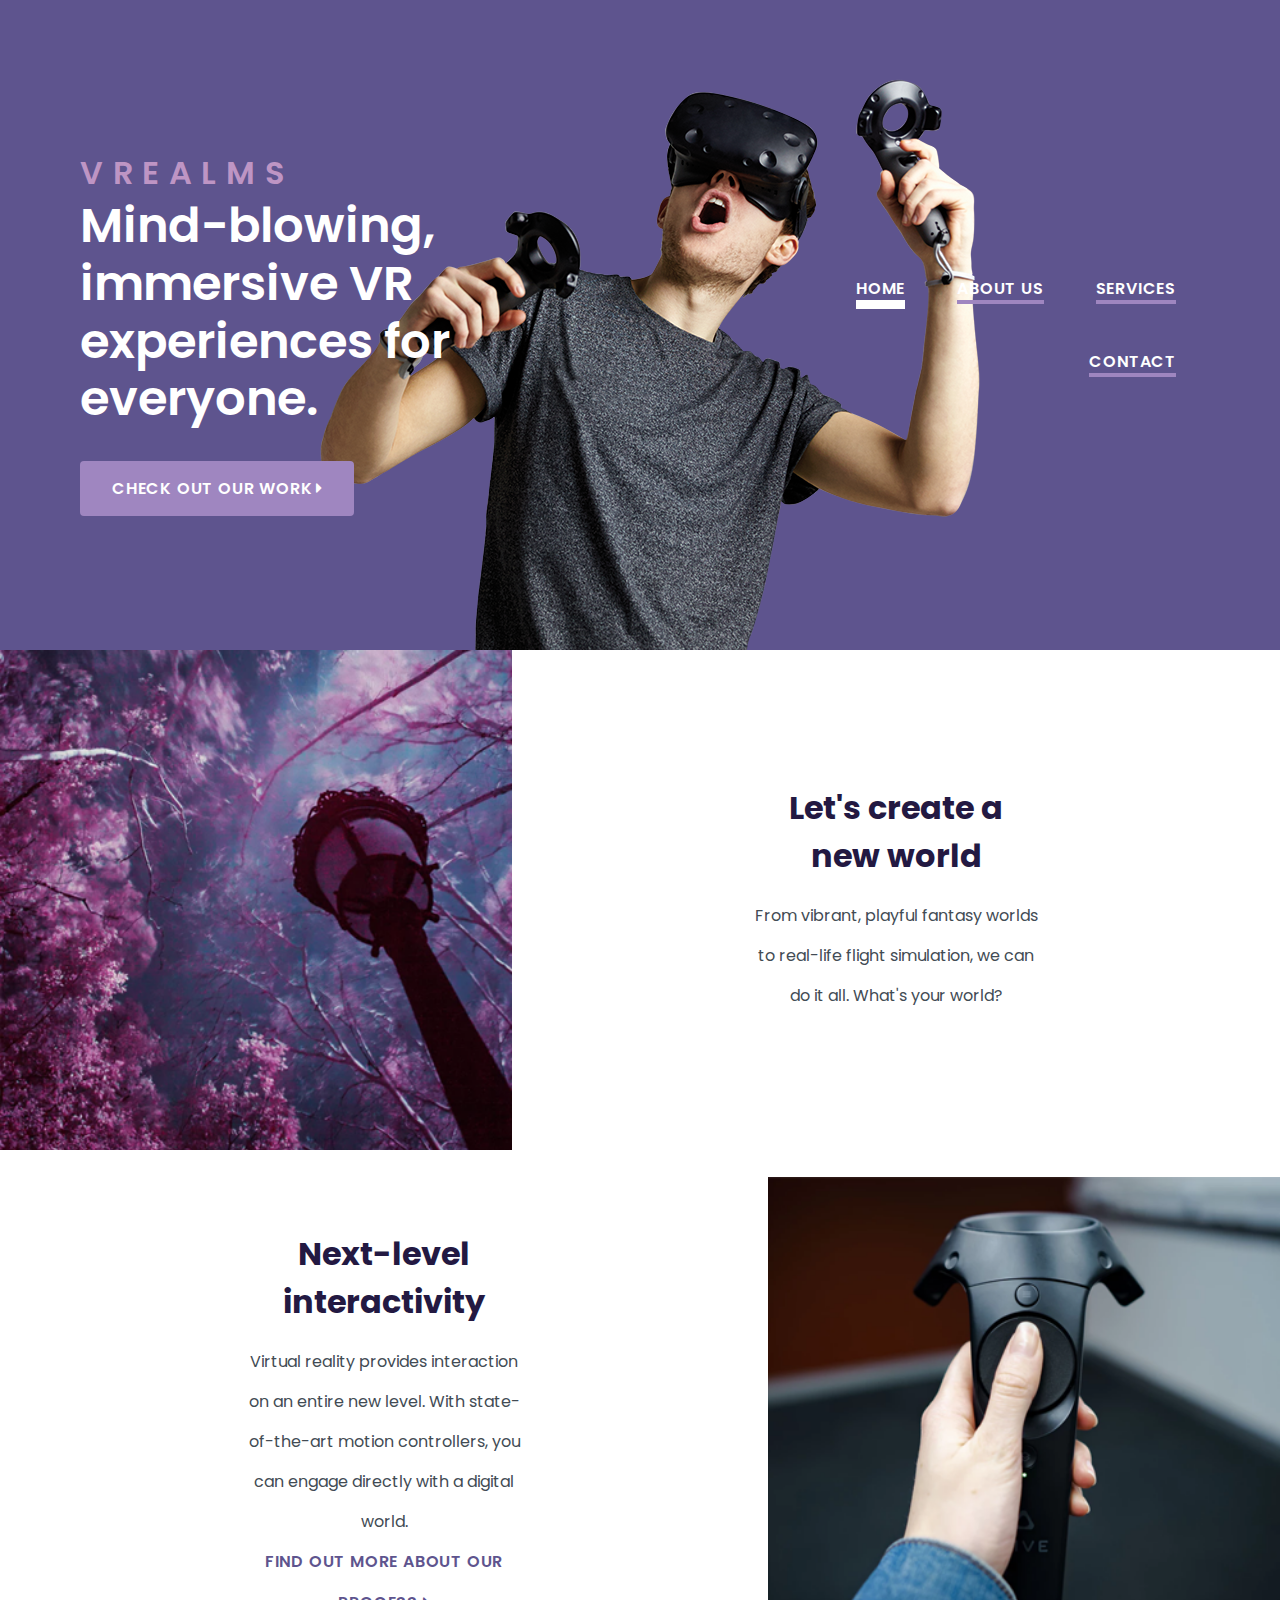
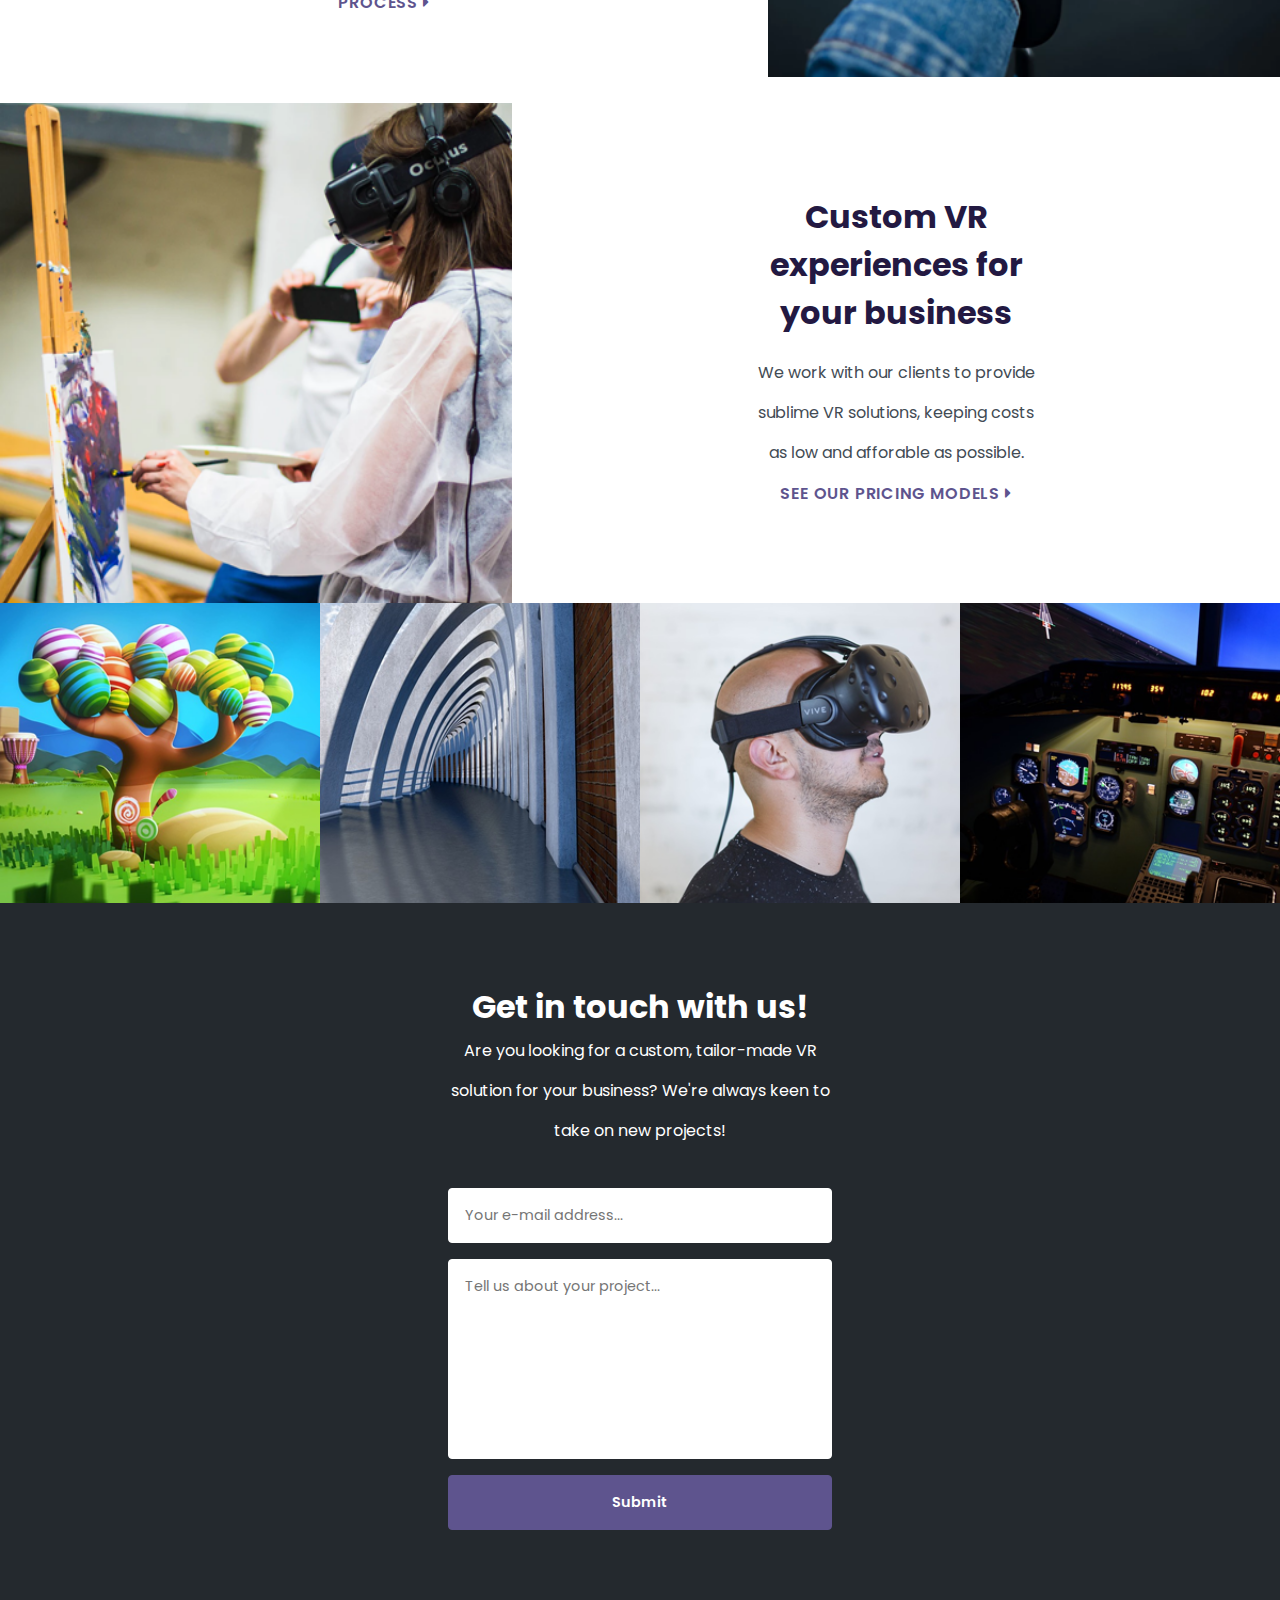
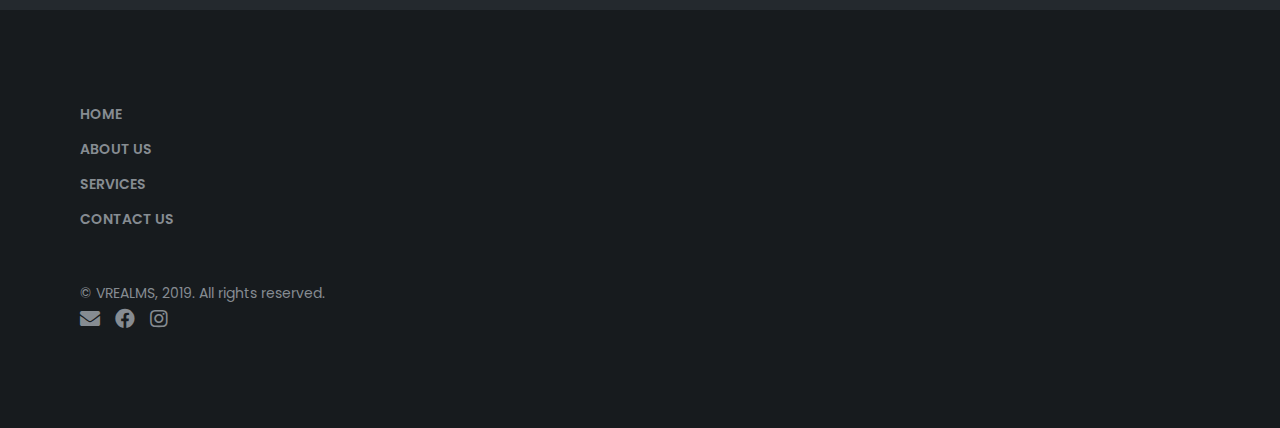
==== index.html @ a1af0dd6 "index.html, CSS, images, ground work for responsiveness" ====
<!DOCTYPE html>
<html lang="en">
<head>
    <!-- Page Meta -->
    <meta charset="utf-8">
    <title>firstSite</title>
    <meta name="description" content="firstSite" />
    <meta name="author" content="Ivan von Christ" />
    
    <!-- Mobile Meta -->
    <meta name="viewport" content="width=device-width, initial-scale=1">
    
    <!-- Font -->
    <link rel="stylesheet" href="https://fonts.googleapis.com/css?family=Poppins:300,400,500,600,700|Open+Sans:300,400,500,600,700|Raleway:300,400,500,600,700">
    <link rel="stylesheet" href="https://use.fontawesome.com/releases/v5.7.1/css/all.css">
    
    <!-- CSS -->
    <link rel="stylesheet" href="css/style.css">
</head>
<body>
    <div id="flex container">
        <header class="flex">
            <div id="hero-text">
                <h1>VREALMS</h1>
                <p>Mind-blowing, immersive VR experiences for everyone.</p>
                <span class="more"><a href="#">Check out our work</a></span>
            </div>
            <nav>
                <ul>
                    <li><a id="active" href="index.html">Home</a></li>
                    <li><a href="about.html">About Us</a></li>
                    <li><a href="services.html">Services</a></li>
                    <li><a href="contact.html">Contact</a></li>
                </ul>
            </nav>
        </header>
        <section class="flex">
            <div class="flex col-40 m1">
            </div>
            <div class="flex col-60">
                <h1>Let's create a new world</h1>
                <p>From vibrant, playful fantasy worlds to real-life flight simulation, we can do it all. What's your world?</p>
            </div>
        </section>
        <section class="flex">
            <div class="flex col-60">
                <h1>Next-level interactivity</h1>
                <p>Virtual reality provides interaction on an entire new level. With state-of-the-art motion controllers, you can engage directly with a digital world.
                <br>
                <a href="#">Find out more about our process</a></p>
                
            </div>
            <div class="flex col-40 m2">
            </div>
        </section>
        <section class="flex">
            <div class="flex col-40 m3">
            </div>
            <div class="flex col-60">
                <h1>Custom VR experiences for your business</h1>
                <p>We work with our clients to provide sublime VR solutions, keeping costs as low and afforable as possible.
                <br>
                <a href="#">See our pricing models</a></p>
            </div>
        </section>
        <section class="flex">
            <div class="flex col-25 p1">
                <p>Fantasy Worlds</p>
            </div>
            <div class="flex col-25 p2">
                <p>Building Simulation</p>
            </div>
            <div class="flex col-25 p3">
                <p>Training Program</p>
            </div>
            <div class="flex col-25 p4">
                <p>Flight Experience</p>
            </div>
        </section>
        <section class="flex">
            <div class="col-100 hello">
                <h1>Get in touch with us!</h1>
                <p>Are you looking for a custom, tailor-made VR solution for your business? We're always keen to take on new projects!</p>
                <form>
                    <input type="text" name="" placeholder="Your e-mail address..." onfocus="this.placeholder =''" onblur="this.placeholder = 'Your e-mail address...'">
                    <textarea placeholder="Tell us about your project..." onfocus="this.placeholder =''" onblur="this.placeholder = 'Tell us about your project...'"></textarea>
                    <input type="submit" value="Submit">
                </form>
            </div>
        </section>
        <footer>
            <a href="index.html">Home</a>
            <a href="about.html">About Us</a>
            <a href="services.html">Services</a>
            <a href="contact.html">Contact Us</a>
            <br>
            <p>
                © VREALMS, 2019. All rights reserved.
                <br>
                <a href="mailto:"><i class="fas fa-envelope"></i></a>
                <a href="https://www.facebook.com"><i class="fab fa-facebook"></i></a>
                <a href="https://www.instagram.com"><i class="fab fa-instagram"></i></a>
                <br>
            </p>
        </footer>
    </div>
</body>
</html>
---- css/style.css ----
* {
    margin: 0;
    padding: 0;
    border: 0;
    outline: 0;
    font-size: 100%;
    vertical-align: baseline;
    background: transparent; }

html, body {
    width: 100%;
    height: 100%; 
    margin: 0;
    top: 0;
    padding: 0;
    font-family: "Poppins", "Open Sans"; 
    background-color: #FFF;
    color: #424B54; }

#container {
    position: absolute;
    width: 100%;
    height: auto;
    top: 0; }

header {
    position: relative;
    width: 100%;
    height: 650px;
    background-image: url(../images/hero.png);
    background-repeat: no-repeat;
    background-position: center top;
    background-attachment: fixed;
    background-color: #5E548E;
    color: #FFF; }

#hero-text {
    width: 50%;
    padding: 0 0 0 5em;
    box-sizing: border-box; }

#hero-text h1 {
    font-size: 2rem;
    font-weight: 600;
    letter-spacing: 0.3em;
    color: #BE95C4; }

#hero-text p {
    margin-bottom: 1em;
    font-size: 3rem;
    font-weight: 600;
    line-height: 1.2em; }

#hero-text img {
    width: 10%;
    height: auto; }

.more {
    padding: 1em 2em;
    border-radius: 4px;
    background-color: #9F86C0;
    transition: 0.1s ease; }

.more a {
    font-size: 1rem !important;
    font-weight: 600 !important;
    letter-spacing: 0.05em;
    color: #FFF;
    text-decoration: none;
    text-transform: uppercase; }

.more:after {
    content: " \f0da";
    font-family: "Font Awesome 5 Free";
    font-weight: 900; }

.more:hover {
    background-color: #BE95C4; }

nav {
    width: 50%;
    padding: 5em;
    box-sizing: border-box; }

nav ul {
    text-align: right;
    list-style: none; }

nav ul li {
    display: inline-block;
    margin: 1.5em;
    font-family: "Poppins";
    font-size: 1rem;
    font-weight: 600;
    text-transform: uppercase; }

nav a {
    color: #FFF;
    text-decoration: none;
    letter-spacing: 0.05em;
    border-bottom: 4px solid #9F86C0; }

#active {
    color: #FFF;
    border-bottom: 9px solid #FFF; }

nav a:hover, #active:hover {
    color: #FFF;
    border-bottom: 9px solid #FFF; }

section {
    position: relative;
    height: auto;
    text-align: center;
    box-sizing: border-box; }

section h1, section p {
    margin: 0 15rem; }

section h1 {
    margin-bottom: 1rem;
    padding-top: 5rem;
    color: #231942;
    font-size: 2rem; }

section p {
    line-height: 2.5rem;
    padding-bottom: 5rem; }

section p a {
    font-size: 1rem !important;
    font-weight: 600 !important;
    letter-spacing: 0.05em;
    color: #5E548E;
    text-decoration: none;
    text-transform: uppercase;
    transition: 0.1s ease; }

section p a:hover {
    color: #231942; }

section p a:after {
    content: " \f0da";
    font-family: "Font Awesome 5 Free";
    font-weight: 900; }

.col-100 {
    width: 100%;
    height: auto; }

.col-100 p {
    padding: 0 0 5rem 0; }

.col-60 {
    float: left;
    width: 60%;
    height: auto; }

.col-40 {
    float: left;
    width: 40%;
    height: 500px;
    background-color: whitesmoke; }

.m1, .m2, .m3 {
    background-repeat: no-repeat;
    background-size: cover; }

.m1 { background-image: url(../images/main-1.png); }
.m2 { background-image: url(../images/main-2.png); }
.m3 { background-image: url(../images/main-3.png); }

.col-25 {
    float: left;
    width: 25%;
    height: 300px;
    color: #FFF;
    font-weight: 500;
    letter-spacing: 0.05em;
    text-transform: uppercase;
    filter: grayscale(0);
    background-size: cover;
    background-position: center;
    background-color: #5E548E;
    transition: 0.3s ease; }

.col-25:hover, .col-25:hover > * {
    cursor: pointer;
    filter: grayscale(0.4);
    padding-top: 0;
    opacity: 1; }

.col-25 p {
    margin: 0;
    padding: 1em 0 0 0 ;
    opacity: 0;
    text-shadow: 2px 2px 16px #453E68;
    transition: 0.1s ease; }


.p1, .p2, .p3, .p4 {
    background-repeat: no-repeat; }

.p1 { background-image: url(../images/project-1.png); }
.p2 { background-image: url(../images/project-2.png); }
.p3 { background-image: url(../images/project-3.png); }
.p4 { background-image: url(../images/project-4.png); }

.hello {
    color: #FFF;
    background-color: #24292E; }

.hello h1, .hello p {
    width: 30%;
    margin: 0 auto; }

.hello h1 {
    color: #FFF; }

.hello p {
    margin-bottom: 2.3rem;
    padding: 0; }

footer {
    position: relative;
    height: auto;
    padding: 5em;
    font-family: "Poppins";
    background-color: #171B1E; }

footer a, footer p {
    display: block;
    margin: 1em 0;
    font-size: 0.875rem;
    color: #868C92;
    text-decoration: none;
    transition: 0.1s ease; }

footer a {
    font-weight: 600;
    text-transform: uppercase; }

footer a:hover {
    color: #FFF; }

footer p a {
    display: inline;
    margin-right: 0.5em;
    letter-spacing: 0.05em;
    font-size: 1.25rem !important; }

footer img {
    width: 2.5%;
    height: auto; }

.flex {
    display: flex;
    flex-wrap: wrap;
    align-items: center;
    justify-content: center; }

form {
    margin: 0 auto;
    width: 30%;
    margin-bottom: 5rem; }

input[type=text], input[type="submit"], textarea {
    -webkit-appearance: none;
    -moz-appearance: none;
    appearance: none;
    -webkit-box-sizing:border-box;
    box-sizing:border-box;
    display: block;
    width: 100%;
    margin-bottom: 1rem;
    padding: 1rem;
    font-family: "Poppins";
    font-size: 0.9rem;
    border-radius: 4px; }

input[type="text"], textarea {
    border: 1px solid #FFF;
    color: #868C92;
    background-color: #FFF; }

textarea {
    height: 200px;
    resize: none; }

input[type="submit"] {
    margin: 0 auto;
    border: 1px solid #5E548E;
    color: #FFF;
    font-weight: 600;
    background-color: #5E548E;
    transition: 0.1s ease; }

input[type="submit"]:hover {
    cursor: pointer;
    border-color: #9F86C0;
    background-color: #9F86C0; }

@media (max-width: 1147px) {
    body {
        text-align: center; }
    nav, footer {
        display: flex;
        flex-wrap: wrap;
        align-content: center;
        justify-content: center; }
    container, header, nav, section, footer, footer a, .col-100, .col-60, .col-40, .col-25 {
        flex-basis: 100%;
        margin: 0;
        padding: 0; }
    #hero-text, #hero-text h1, #hero-text p, .more, section h1, section p {
        margin: 0;
        padding: 0;
        font-size: 1rem; }
    nav ul li {
        display: block;
        text-align: center; }
    .col-25 p {
        color: #FFF;
        opacity: 1; }
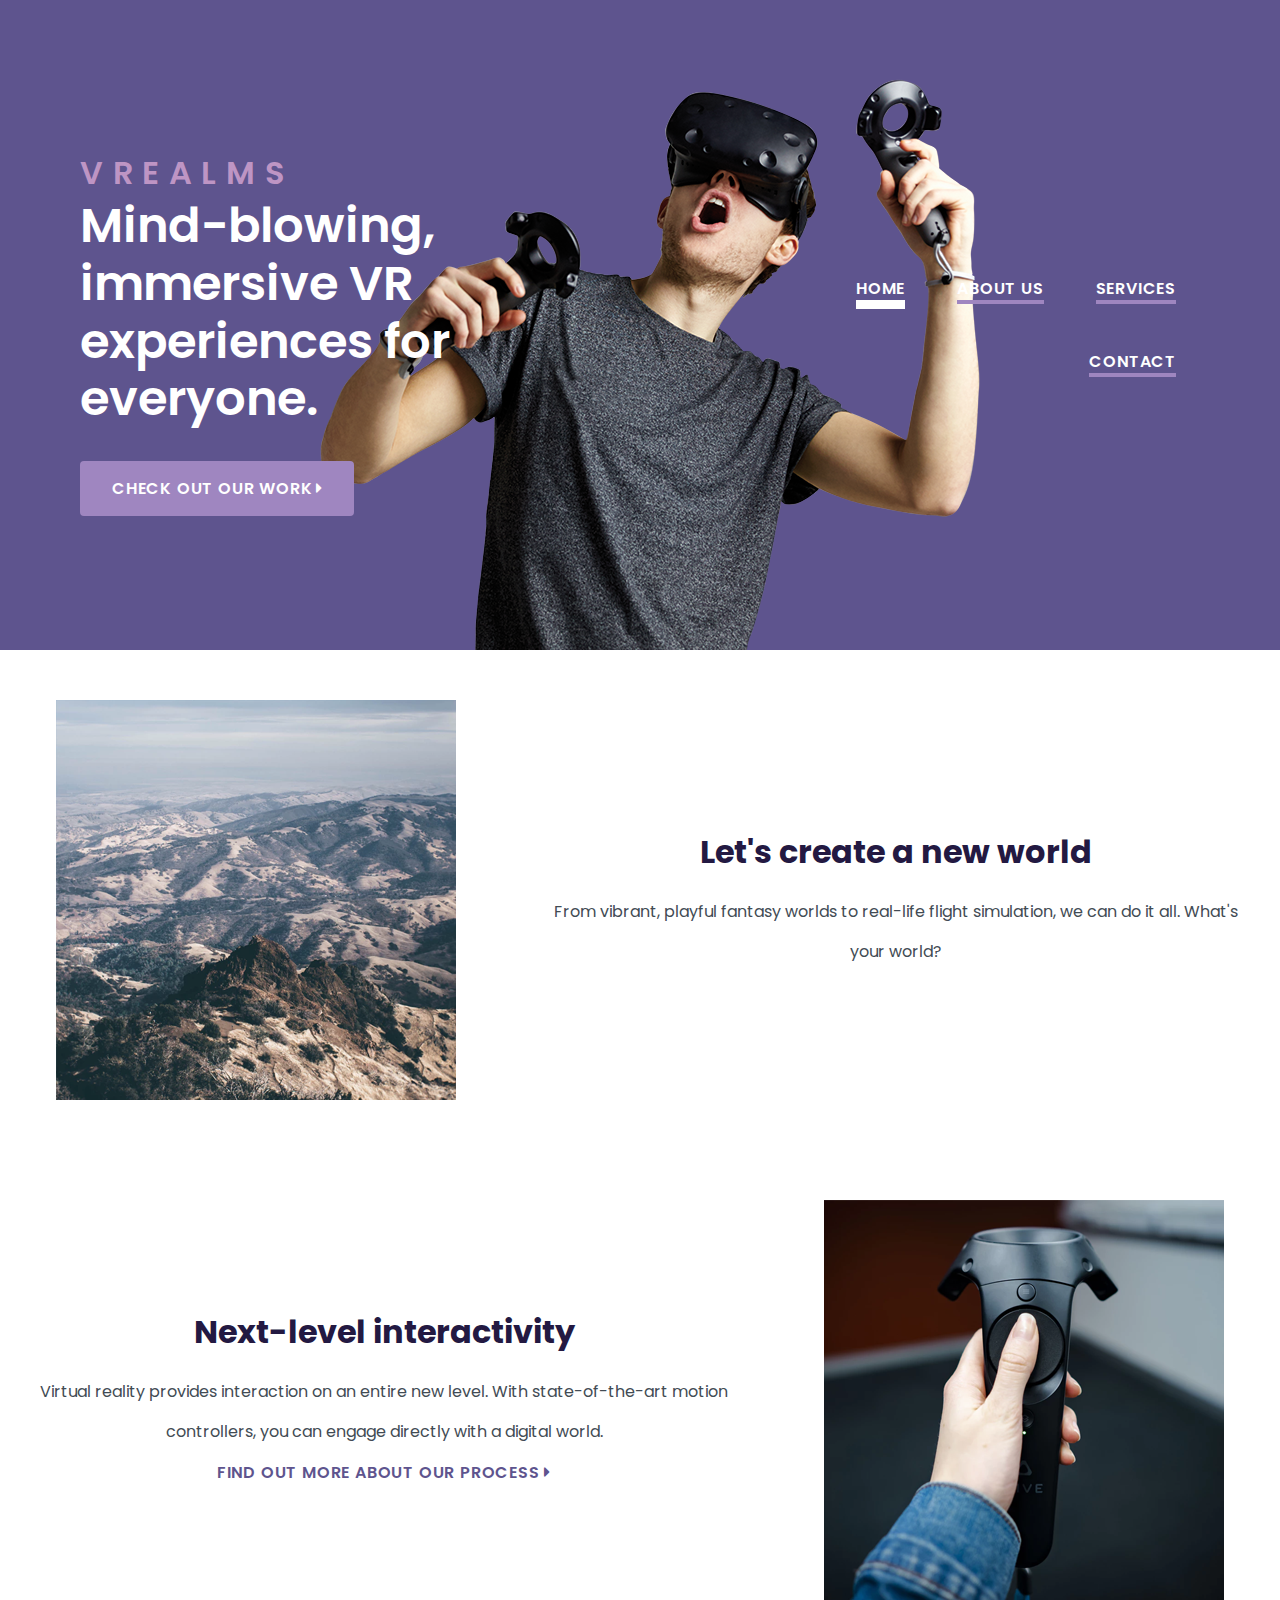
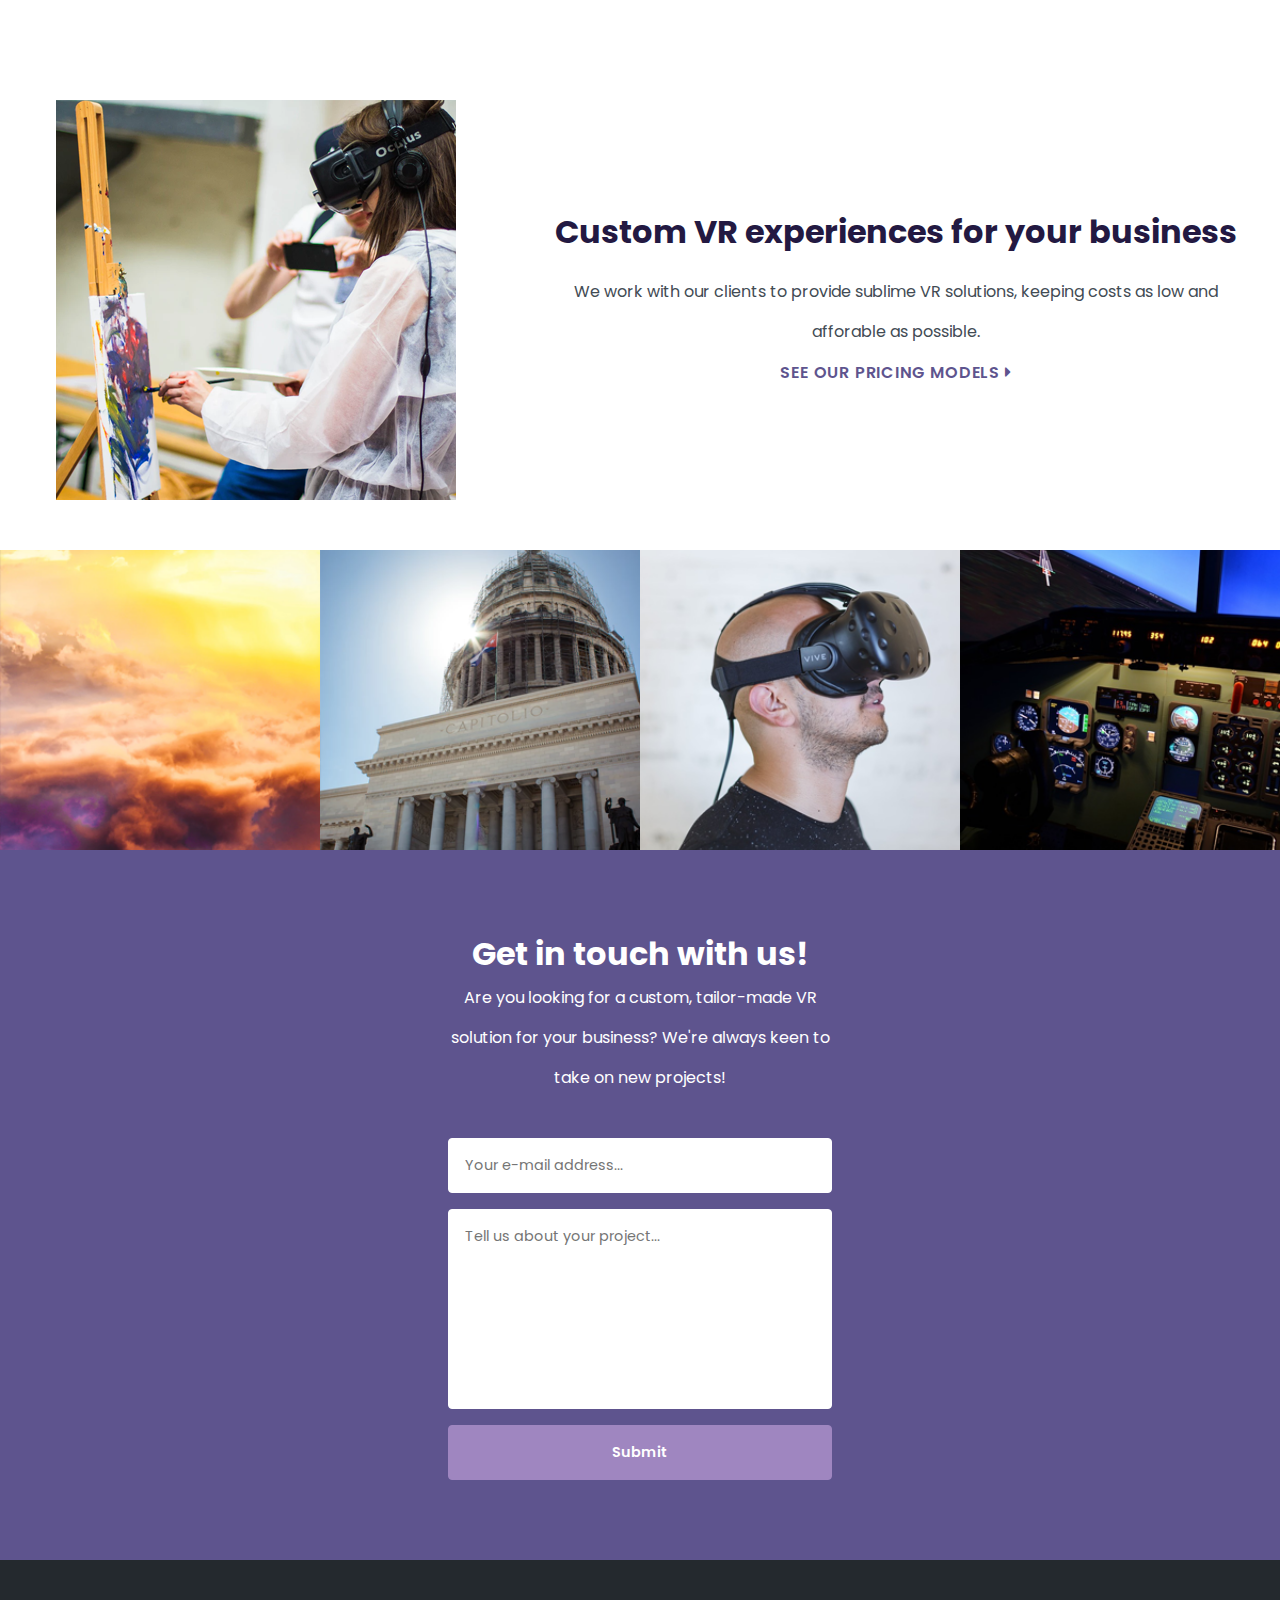
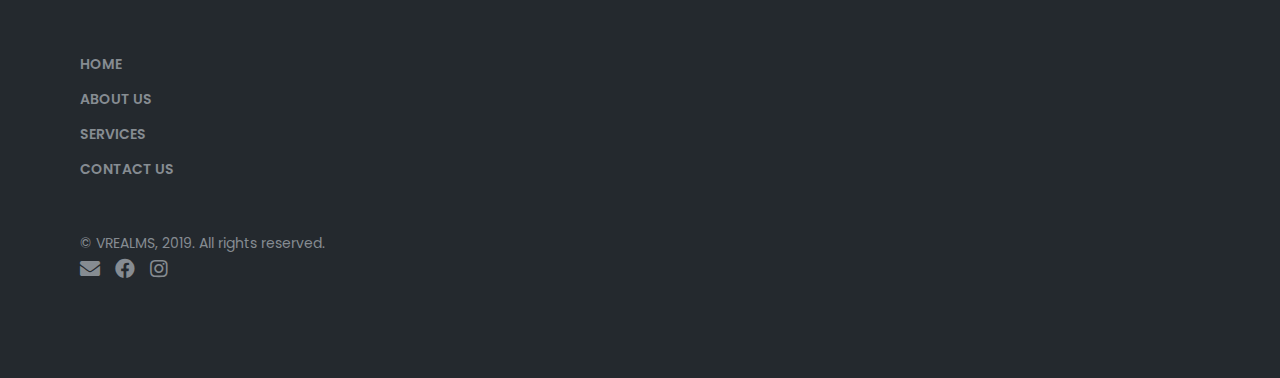
==== commit e05437c7: "Some visual changes" ====
--- a/index.html
+++ b/index.html
@@ -34,7 +34,7 @@
                 </ul>
             </nav>
         </header>
-        <section class="flex">
+        <section class="flex 80">
             <div class="flex col-40 m1">
             </div>
             <div class="flex col-60">
@@ -42,7 +42,7 @@
                 <p>From vibrant, playful fantasy worlds to real-life flight simulation, we can do it all. What's your world?</p>
             </div>
         </section>
-        <section class="flex">
+        <section class="flex 80">
             <div class="flex col-60">
                 <h1>Next-level interactivity</h1>
                 <p>Virtual reality provides interaction on an entire new level. With state-of-the-art motion controllers, you can engage directly with a digital world.
@@ -53,7 +53,7 @@
             <div class="flex col-40 m2">
             </div>
         </section>
-        <section class="flex">
+        <section class="flex 80">
             <div class="flex col-40 m3">
             </div>
             <div class="flex col-60">
--- a/css/style.css
+++ b/css/style.css
@@ -36,6 +36,7 @@
 
 #hero-text {
     width: 50%;
+    height: auto;
     padding: 0 0 0 5em;
     box-sizing: border-box; }
 
@@ -114,8 +115,12 @@
     text-align: center;
     box-sizing: border-box; }
 
+.80 {
+    margin: 0 auto;
+    width: 80%; }
+
 section h1, section p {
-    margin: 0 15rem; }
+    margin: 0 2.5rem; }
 
 section h1 {
     margin-bottom: 1rem;
@@ -156,15 +161,20 @@
     width: 60%;
     height: auto; }
 
+/* .alt {
+    background-color: #9F86C0; }
+
+.alt h1, .alt p, .alt a {
+    color: #FFF; } */
+
 .col-40 {
     float: left;
     width: 40%;
-    height: 500px;
-    background-color: whitesmoke; }
+    height: 500px; }
 
 .m1, .m2, .m3 {
     background-repeat: no-repeat;
-    background-size: cover; }
+    background-position: center; }
 
 .m1 { background-image: url(../images/main-1.png); }
 .m2 { background-image: url(../images/main-2.png); }
@@ -208,7 +218,7 @@
 
 .hello {
     color: #FFF;
-    background-color: #24292E; }
+    background-color: #5E548E; }
 
 .hello h1, .hello p {
     width: 30%;
@@ -218,7 +228,7 @@
     color: #FFF; }
 
 .hello p {
-    margin-bottom: 2.3rem;
+    margin-bottom: 2.5rem;
     padding: 0; }
 
 footer {
@@ -226,7 +236,7 @@
     height: auto;
     padding: 5em;
     font-family: "Poppins";
-    background-color: #171B1E; }
+    background-color: #24292E; }
 
 footer a, footer p {
     display: block;
@@ -289,16 +299,16 @@
 
 input[type="submit"] {
     margin: 0 auto;
-    border: 1px solid #5E548E;
-    color: #FFF;
-    font-weight: 600;
-    background-color: #5E548E;
+    border: 1px solid #9F86C0;
+    color: #FFF;
+    font-weight: 600;
+    background-color: #9F86C0;
     transition: 0.1s ease; }
 
 input[type="submit"]:hover {
     cursor: pointer;
-    border-color: #9F86C0;
-    background-color: #9F86C0; }
+    border-color: #BE95C4;
+    background-color: #BE95C4; }
 
 @media (max-width: 1147px) {
     body {
@@ -308,7 +318,7 @@
         flex-wrap: wrap;
         align-content: center;
         justify-content: center; }
-    container, header, nav, section, footer, footer a, .col-100, .col-60, .col-40, .col-25 {
+    container, header, #hero-text, nav, section, footer, footer a, .col-100, .col-60, .col-40, .col-25, .hello, form {
         flex-basis: 100%;
         margin: 0;
         padding: 0; }
@@ -316,9 +326,42 @@
         margin: 0;
         padding: 0;
         font-size: 1rem; }
+    #hero-text h1 {
+        font-size: 1.2em; }
+    #hero-text p {
+        font-size: 1.6em;
+        margin: 0 1em 1em 1em; }
+    .more {
+        padding: 0.5em 1em; }
+    nav ul {
+        margin: 0; }
     nav ul li {
-        display: block;
-        text-align: center; }
+    display: block;
+    text-align: center; }
+    .col-40, .col-25 {
+        height: 30vh; }
+    .hello h1, .hello p {
+        width: 100%; }
+    section h1 {
+        margin: 4em 1em 0 1em; }
+    section p {
+        margin: 0 1.5em 4em 1.5em; }
     .col-25 p {
         color: #FFF;
-        opacity: 1; }+        opacity: 1; }
+    .hello {
+        padding: 4em 0; }
+    .hello h1, .hello p {
+        width: calc(100% - 3em); }
+    form {
+        width: calc(100% - 3em);
+        margin: 0 auto; }
+    input[type="text"], input[type="submit"], textarea {
+        width: calc(100% - 3em);
+        margin: 0 auto 1em auto; }
+    footer {
+        padding: 4em 0; }
+    footer a {
+        margin-bottom: 1em; }
+    footer p {
+        margin-bottom: 0; }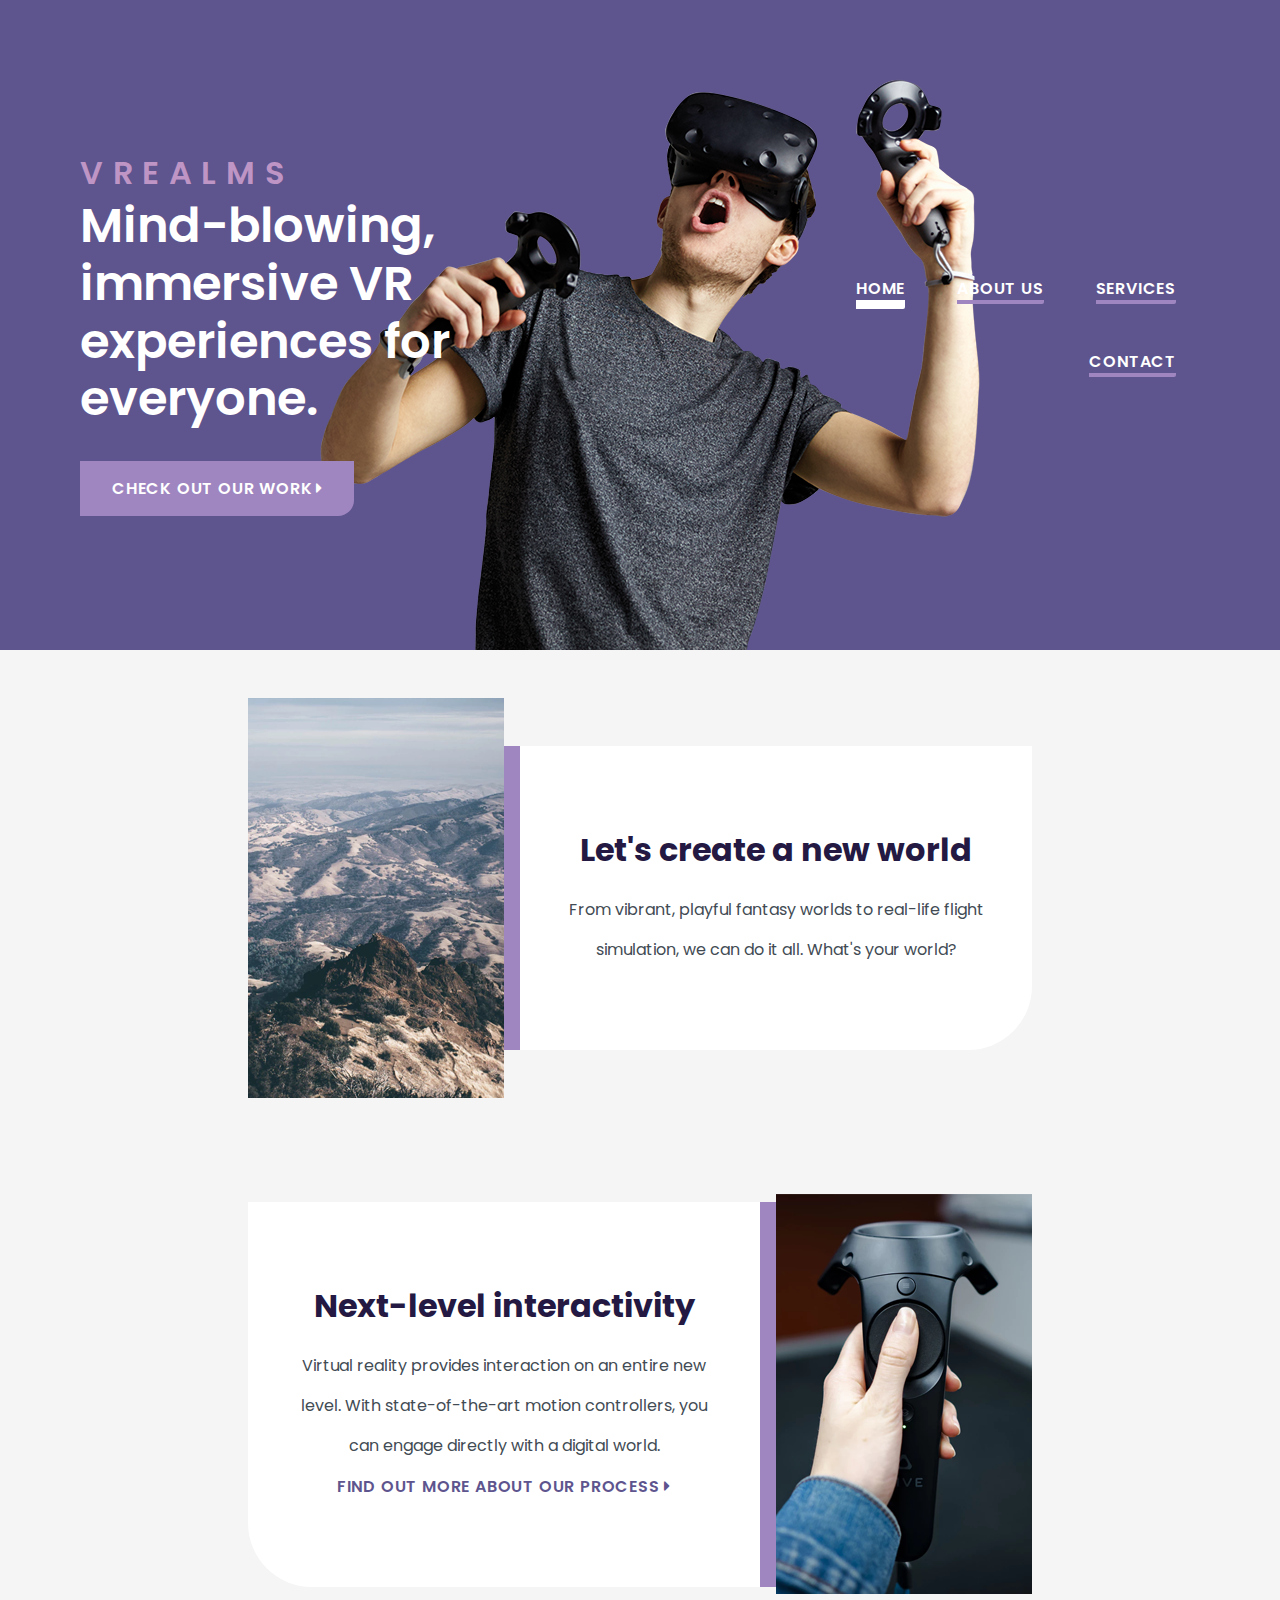
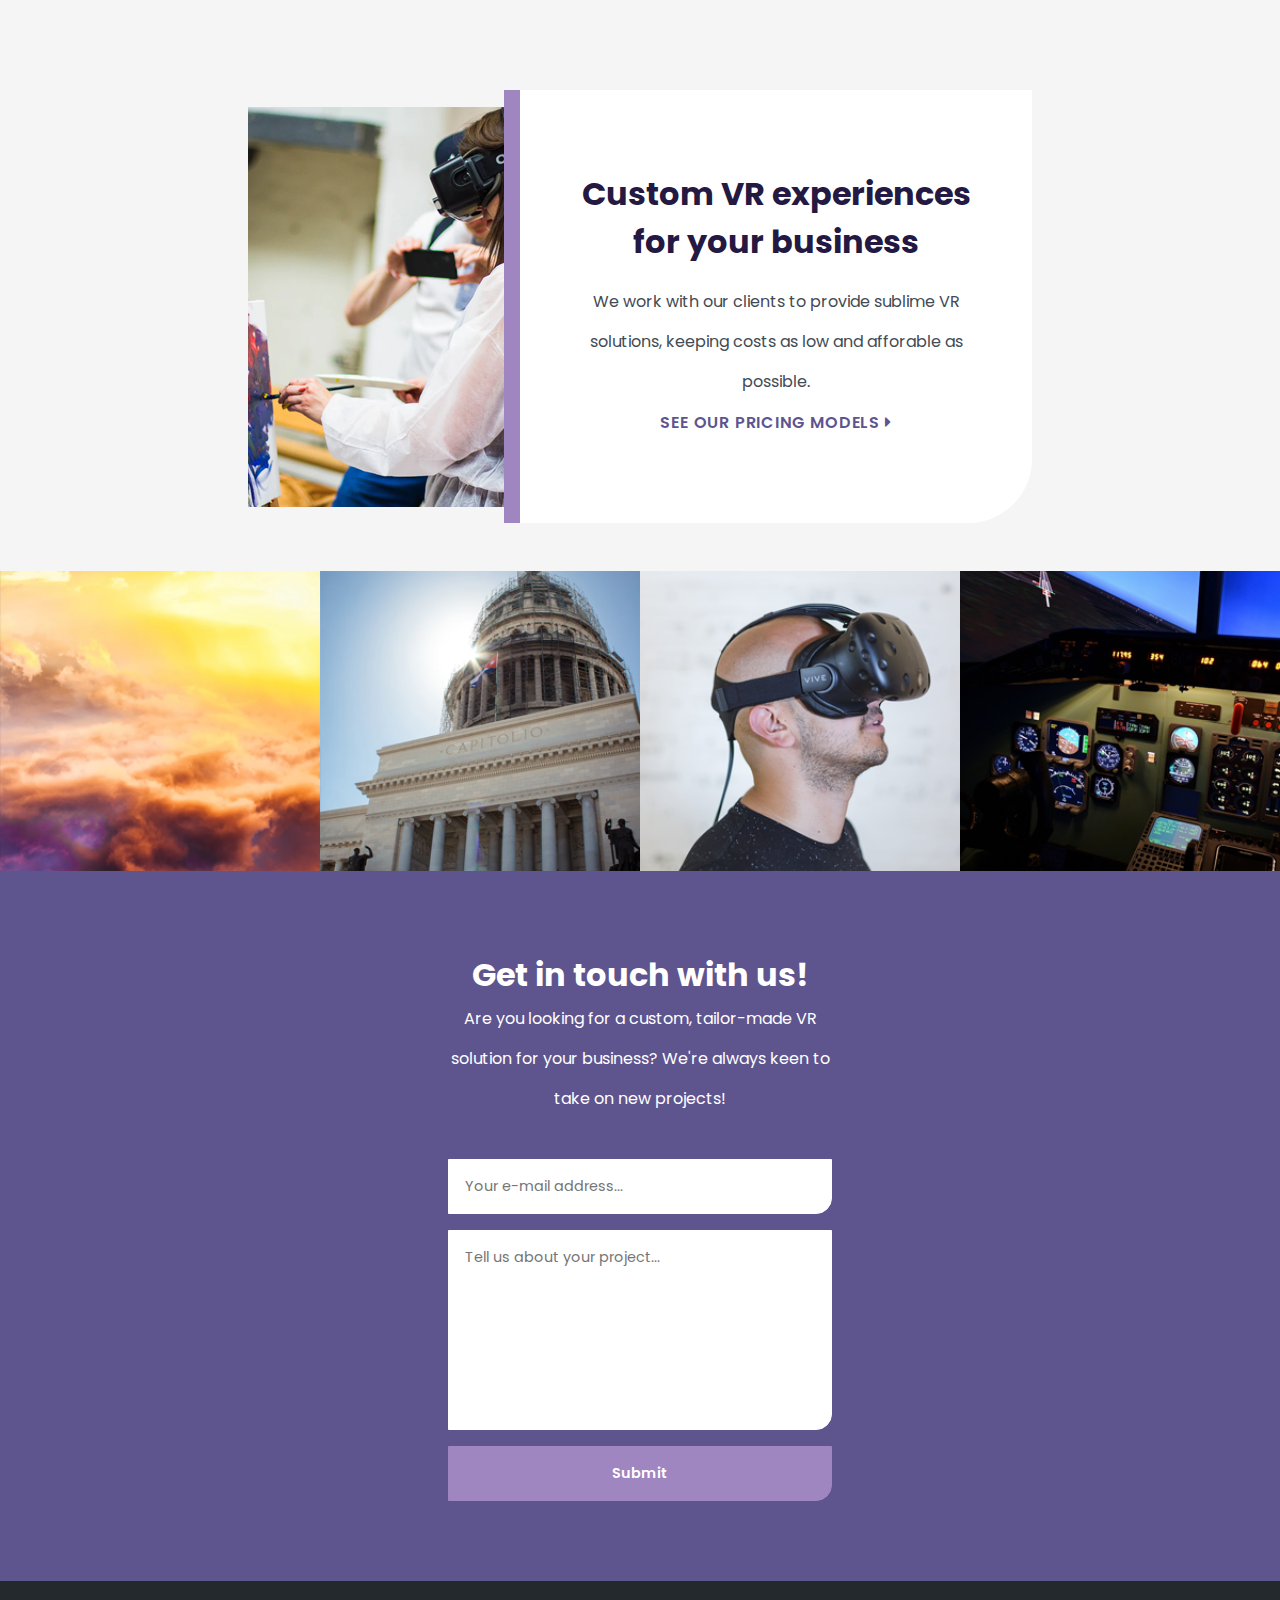
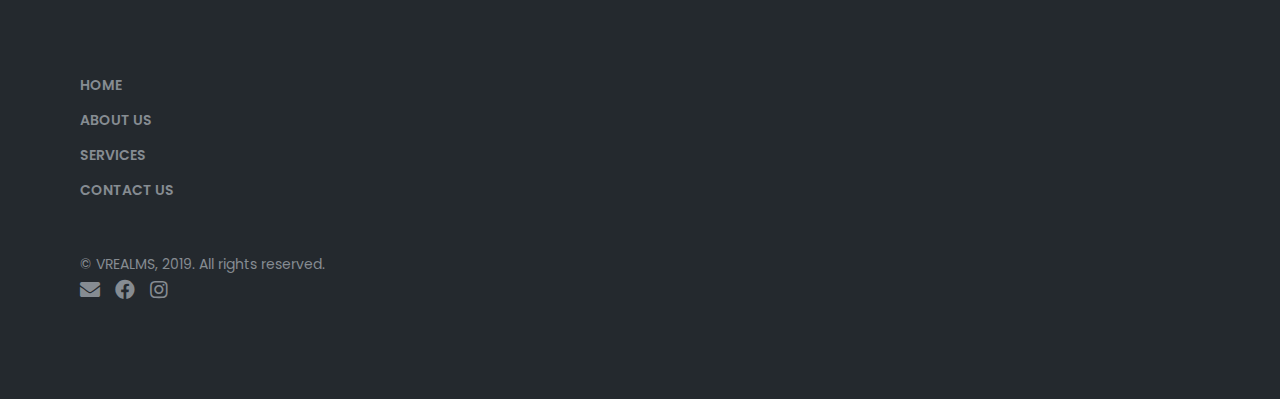
==== commit 89c707ec: "More visual changes" ====
--- a/index.html
+++ b/index.html
@@ -34,29 +34,29 @@
                 </ul>
             </nav>
         </header>
-        <section class="flex 80">
-            <div class="flex col-40 m1">
+        <section class="flex boxes">
+            <div class="flex col-20 m1">
             </div>
-            <div class="flex col-60">
+            <div class="flex col-40 brr b1">
                 <h1>Let's create a new world</h1>
                 <p>From vibrant, playful fantasy worlds to real-life flight simulation, we can do it all. What's your world?</p>
             </div>
         </section>
-        <section class="flex 80">
-            <div class="flex col-60">
+        <section class="flex boxes">
+            <div class="flex col-40 blr b2">
                 <h1>Next-level interactivity</h1>
                 <p>Virtual reality provides interaction on an entire new level. With state-of-the-art motion controllers, you can engage directly with a digital world.
                 <br>
                 <a href="#">Find out more about our process</a></p>
                 
             </div>
-            <div class="flex col-40 m2">
+            <div class="flex col-20 m2">
             </div>
         </section>
-        <section class="flex 80">
-            <div class="flex col-40 m3">
+        <section class="flex boxes">
+            <div class="flex col-20 m3">
             </div>
-            <div class="flex col-60">
+            <div class="flex col-40 brr b3">
                 <h1>Custom VR experiences for your business</h1>
                 <p>We work with our clients to provide sublime VR solutions, keeping costs as low and afforable as possible.
                 <br>
--- a/css/style.css
+++ b/css/style.css
@@ -58,7 +58,7 @@
 
 .more {
     padding: 1em 2em;
-    border-radius: 4px;
+    border-bottom-right-radius: 16px;
     background-color: #9F86C0;
     transition: 0.1s ease; }
 
@@ -99,11 +99,13 @@
     color: #FFF;
     text-decoration: none;
     letter-spacing: 0.05em;
-    border-bottom: 4px solid #9F86C0; }
+    border-bottom: 4px solid #9F86C0;
+    border-bottom-right-radius: 2px; }
 
 #active {
     color: #FFF;
-    border-bottom: 9px solid #FFF; }
+    border-bottom: 9px solid #FFF;
+    border-bottom-right-radius: 2px; }
 
 nav a:hover, #active:hover {
     color: #FFF;
@@ -113,11 +115,14 @@
     position: relative;
     height: auto;
     text-align: center;
-    box-sizing: border-box; }
-
-.80 {
-    margin: 0 auto;
-    width: 80%; }
+    box-sizing: border-box;
+    background-color: whitesmoke; }
+
+.boxes {
+    padding: 3rem 0; }
+
+.b1, .b3 { border-left: 16px solid #9F86C0; }
+.b2 { border-right: 16px solid #9F86C0; }
 
 section h1, section p {
     margin: 0 2.5rem; }
@@ -156,21 +161,24 @@
 .col-100 p {
     padding: 0 0 5rem 0; }
 
-.col-60 {
-    float: left;
-    width: 60%;
-    height: auto; }
-
-/* .alt {
-    background-color: #9F86C0; }
-
-.alt h1, .alt p, .alt a {
-    color: #FFF; } */
-
 .col-40 {
     float: left;
     width: 40%;
-    height: 500px; }
+    height: auto; }
+
+.brr {
+    border-bottom-right-radius: 64px; }
+
+.blr {
+    border-bottom-left-radius: 64px; }
+
+.col-20 {
+    float: left;
+    width: 20%;
+    height: 400px; }
+
+.col-40, .col-20 {
+    background-color: white; }
 
 .m1, .m2, .m3 {
     background-repeat: no-repeat;
@@ -286,7 +294,7 @@
     padding: 1rem;
     font-family: "Poppins";
     font-size: 0.9rem;
-    border-radius: 4px; }
+    border-bottom-right-radius: 16px; }
 
 input[type="text"], textarea {
     border: 1px solid #FFF;
@@ -338,7 +346,8 @@
     nav ul li {
     display: block;
     text-align: center; }
-    .col-40, .col-25 {
+    .col-20, .col-25 {
+        width: 100%;
         height: 30vh; }
     .hello h1, .hello p {
         width: 100%; }
@@ -349,6 +358,13 @@
     .col-25 p {
         color: #FFF;
         opacity: 1; }
+    .brr, .blr {
+        border-bottom-right-radius: 0px;
+        border-bottom-left-radius: 0px; }
+    .boxes {
+        padding: 0; }
+    .b1, .b2, .b3 {
+        border: 0; }
     .hello {
         padding: 4em 0; }
     .hello h1, .hello p {
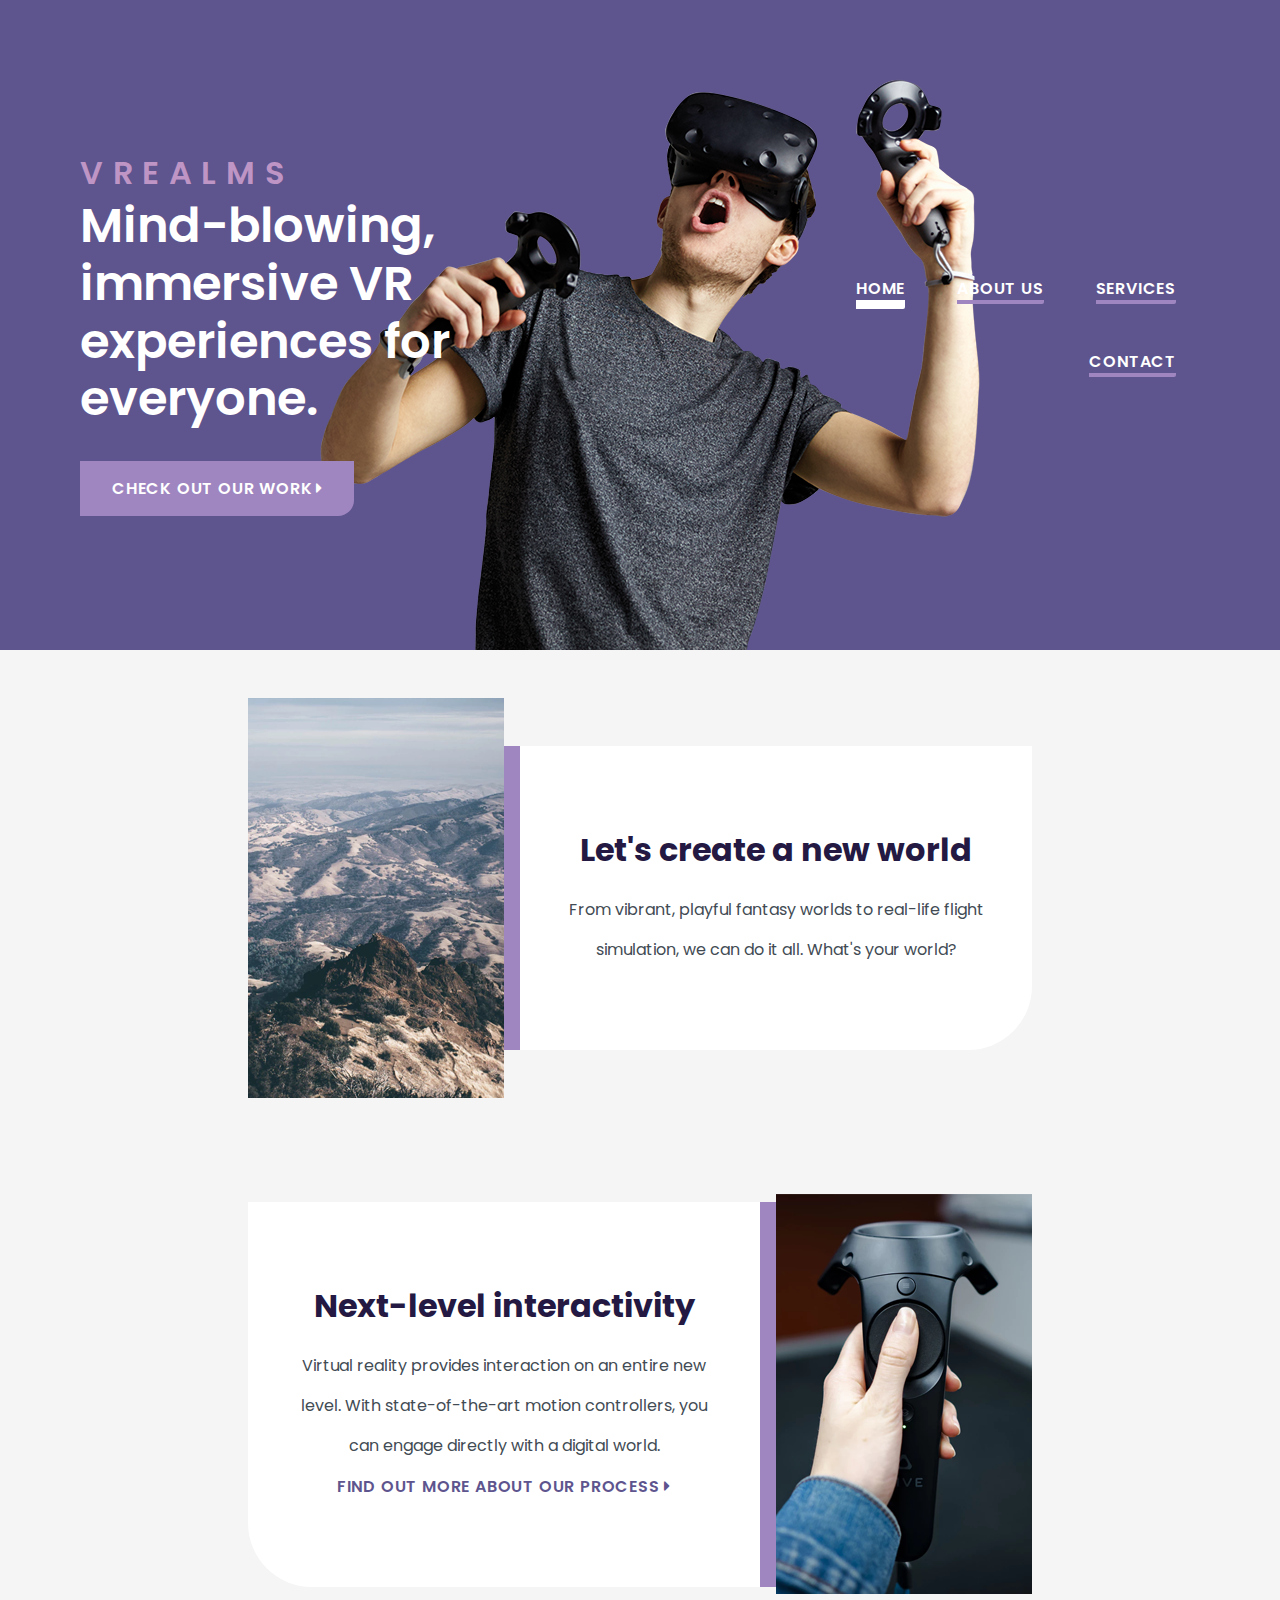
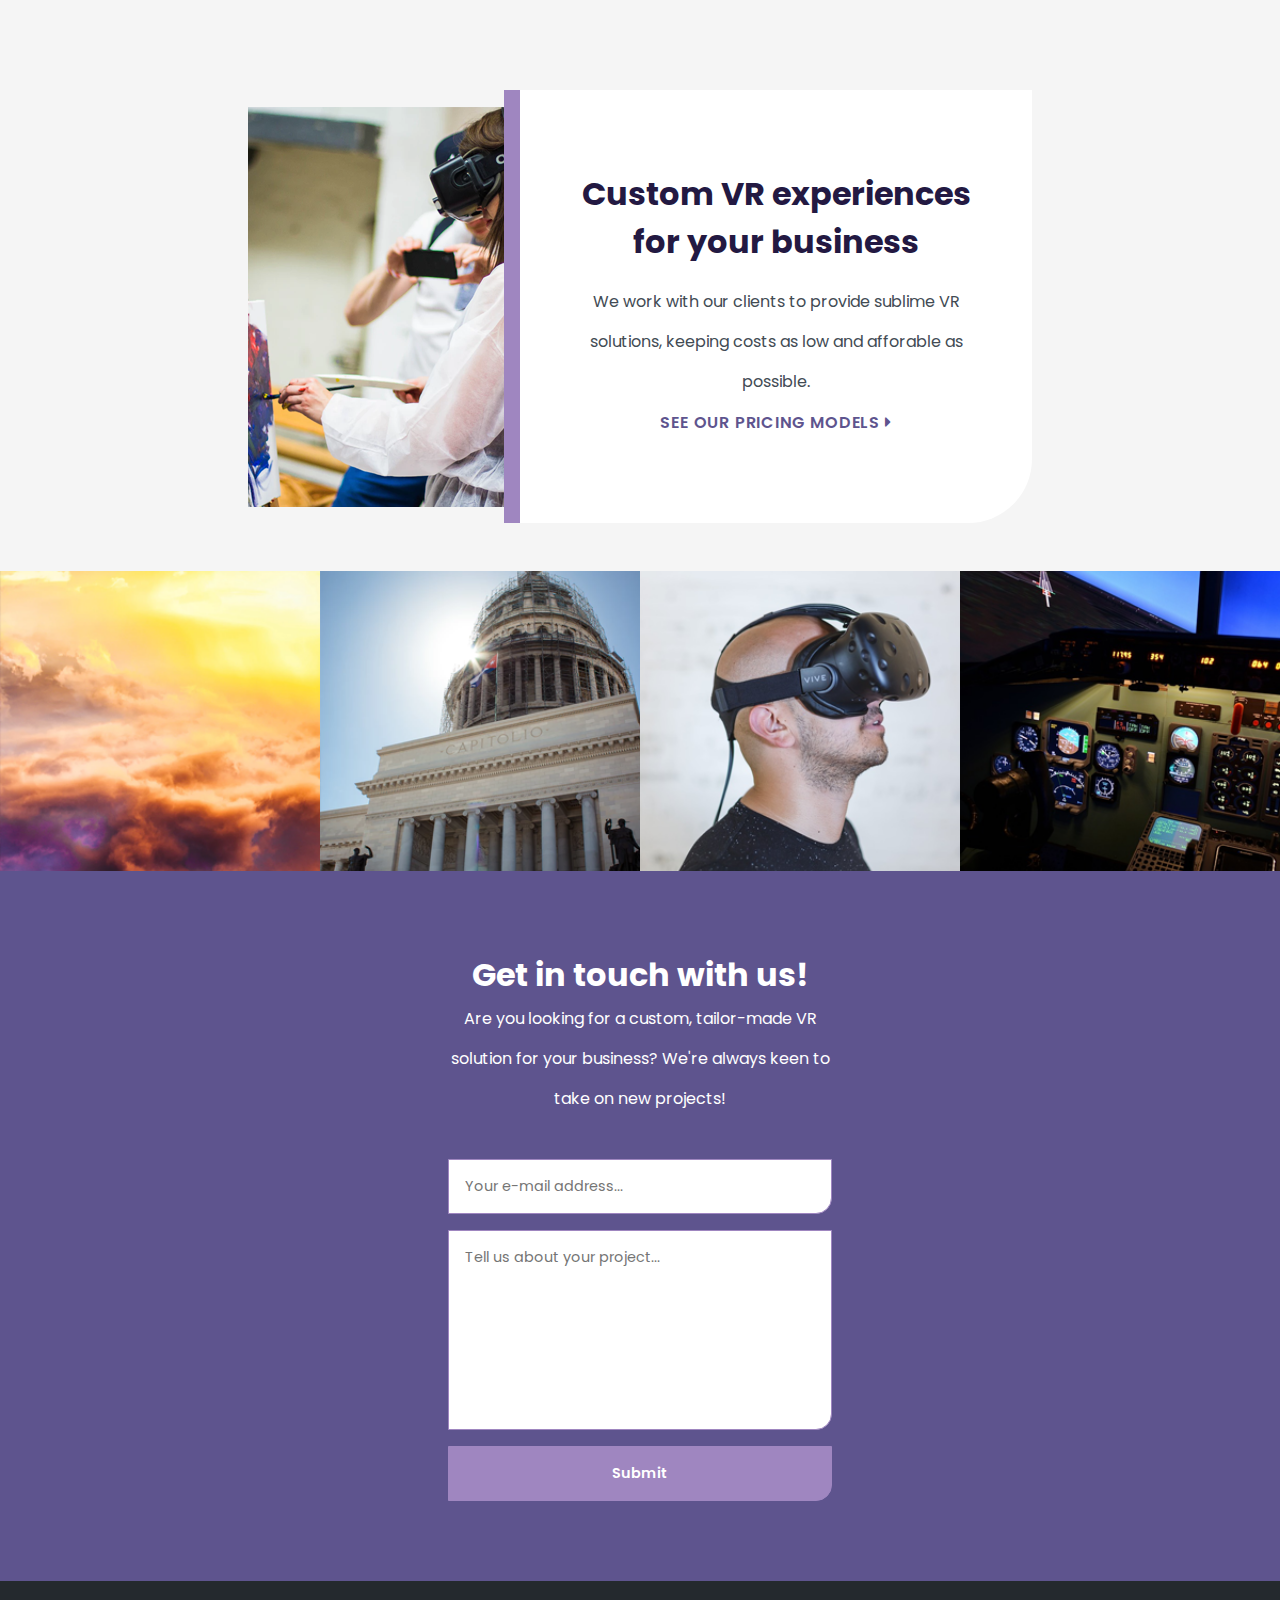
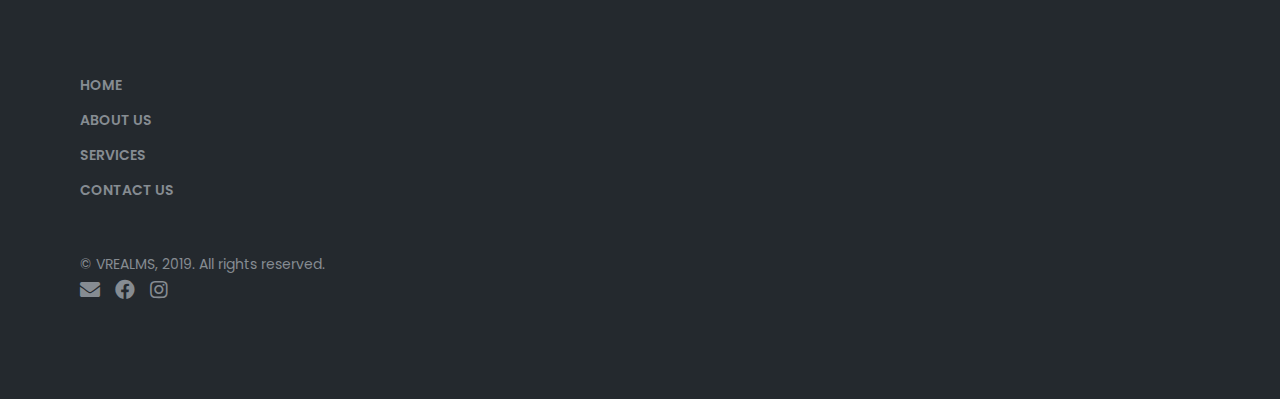
==== commit 6dd16f31: "Created additional pages" ====
--- a/index.html
+++ b/index.html
@@ -48,7 +48,6 @@
                 <p>Virtual reality provides interaction on an entire new level. With state-of-the-art motion controllers, you can engage directly with a digital world.
                 <br>
                 <a href="#">Find out more about our process</a></p>
-                
             </div>
             <div class="flex col-20 m2">
             </div>
--- a/css/style.css
+++ b/css/style.css
@@ -34,6 +34,12 @@
     background-color: #5E548E;
     color: #FFF; }
 
+.blank {
+    background-image: none; }
+
+.small {
+    height: 400px; }
+
 #hero-text {
     width: 50%;
     height: auto;
@@ -134,7 +140,7 @@
     font-size: 2rem; }
 
 section p {
-    line-height: 2.5rem;
+    line-height: 2.5em;
     padding-bottom: 5rem; }
 
 section p a {
@@ -154,12 +160,21 @@
     font-family: "Font Awesome 5 Free";
     font-weight: 900; }
 
+section img {
+    width: 50%;
+    height: auto;
+    padding-bottom: 5rem; }
+
 .col-100 {
     width: 100%;
     height: auto; }
 
 .col-100 p {
     padding: 0 0 5rem 0; }
+
+.col-60 {
+    width: 60%;
+    height: auto; }
 
 .col-40 {
     float: left;
@@ -177,7 +192,7 @@
     width: 20%;
     height: 400px; }
 
-.col-40, .col-20 {
+.col-60, .col-40, .col-20 {
     background-color: white; }
 
 .m1, .m2, .m3 {
@@ -281,6 +296,12 @@
     margin: 0 auto;
     width: 30%;
     margin-bottom: 5rem; }
+
+.col-60 form {
+    width: 50%; }
+
+.p {
+    padding-bottom: 2.5rem; }
 
 input[type=text], input[type="submit"], textarea {
     -webkit-appearance: none;
@@ -297,7 +318,7 @@
     border-bottom-right-radius: 16px; }
 
 input[type="text"], textarea {
-    border: 1px solid #FFF;
+    border: 1px solid #9F86C0;
     color: #868C92;
     background-color: #FFF; }
 
@@ -318,7 +339,7 @@
     border-color: #BE95C4;
     background-color: #BE95C4; }
 
-@media (max-width: 1147px) {
+@media (max-width: 1200px) {
     body {
         text-align: center; }
     nav, footer {
@@ -339,6 +360,12 @@
     #hero-text p {
         font-size: 1.6em;
         margin: 0 1em 1em 1em; }
+    section h1 {
+        font-size: 1.2em; }
+    .p {
+        margin-bottom: 0; }
+    .col-60 form {
+        margin-bottom: 5rem; }
     .more {
         padding: 0.5em 1em; }
     nav ul {
@@ -355,6 +382,8 @@
         margin: 4em 1em 0 1em; }
     section p {
         margin: 0 1.5em 4em 1.5em; }
+    section h1, section p {
+        width: calc(100% - 3em); }
     .col-25 p {
         color: #FFF;
         opacity: 1; }
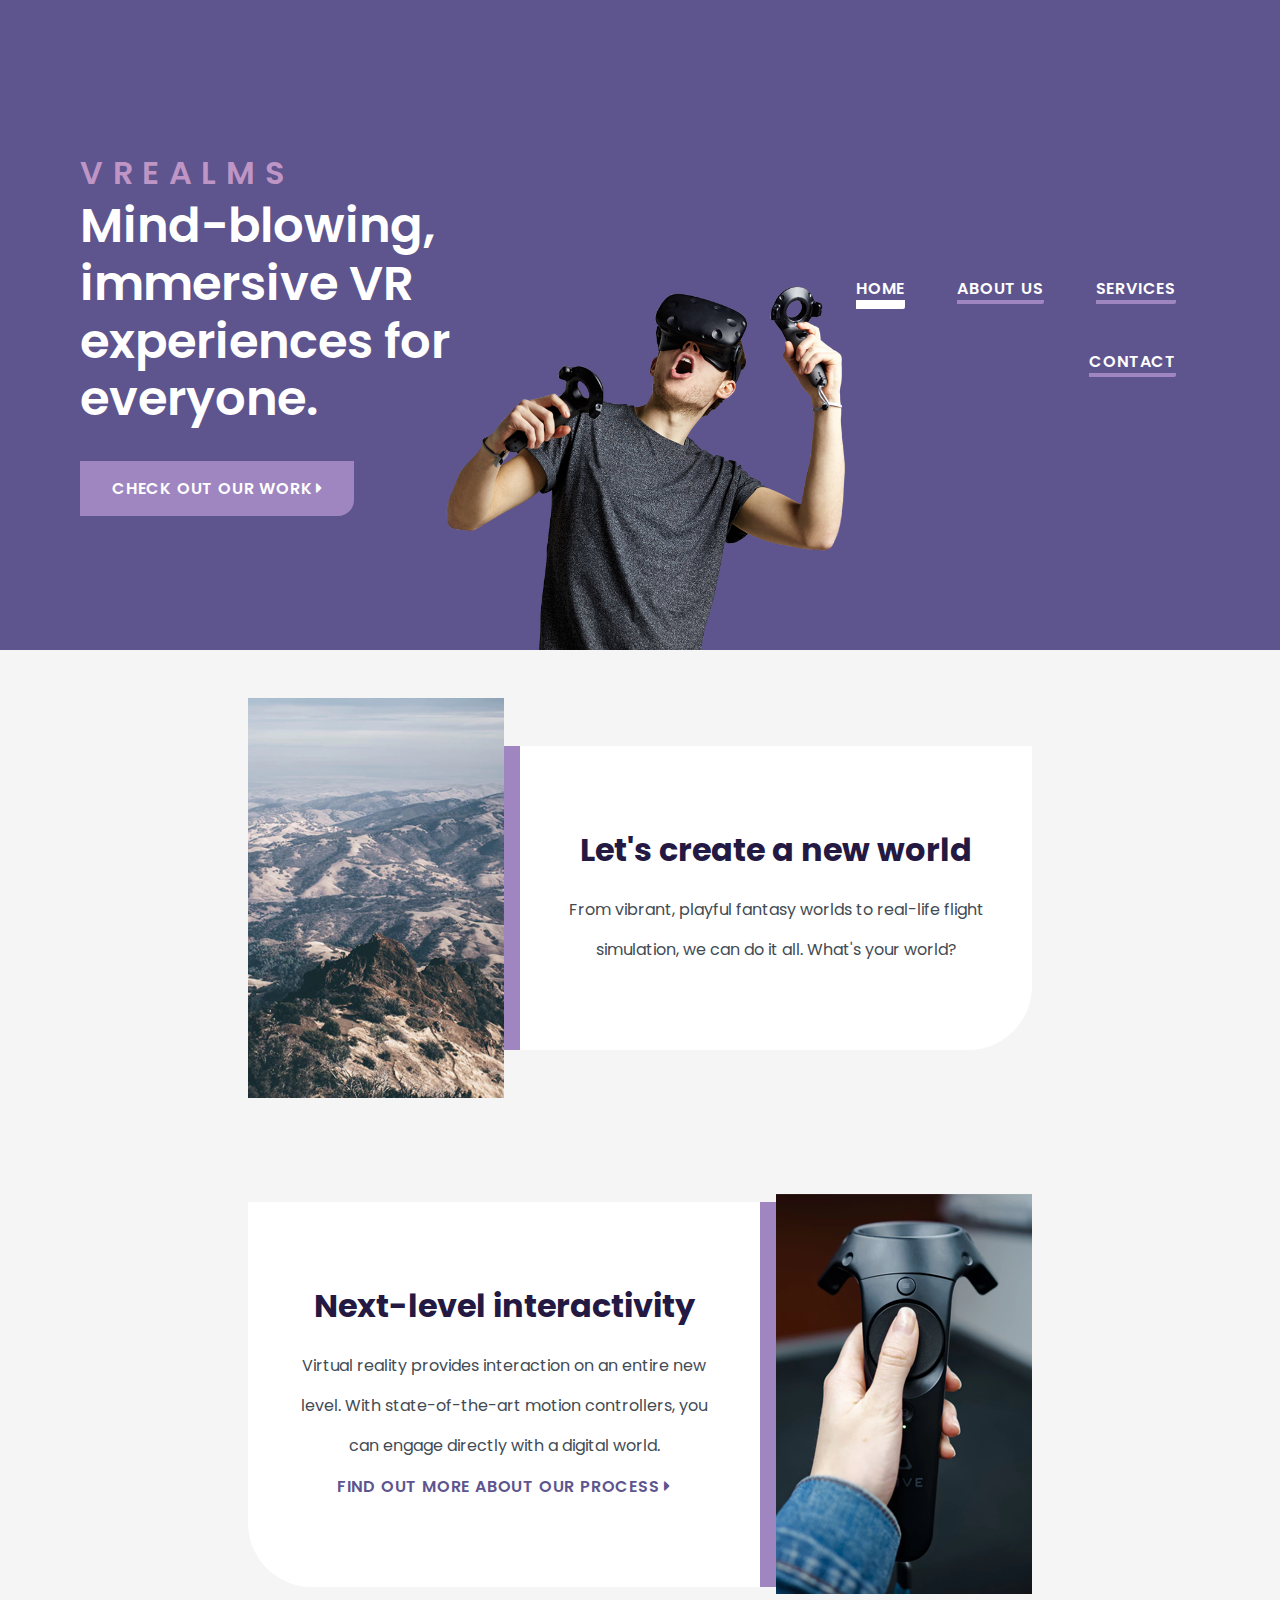
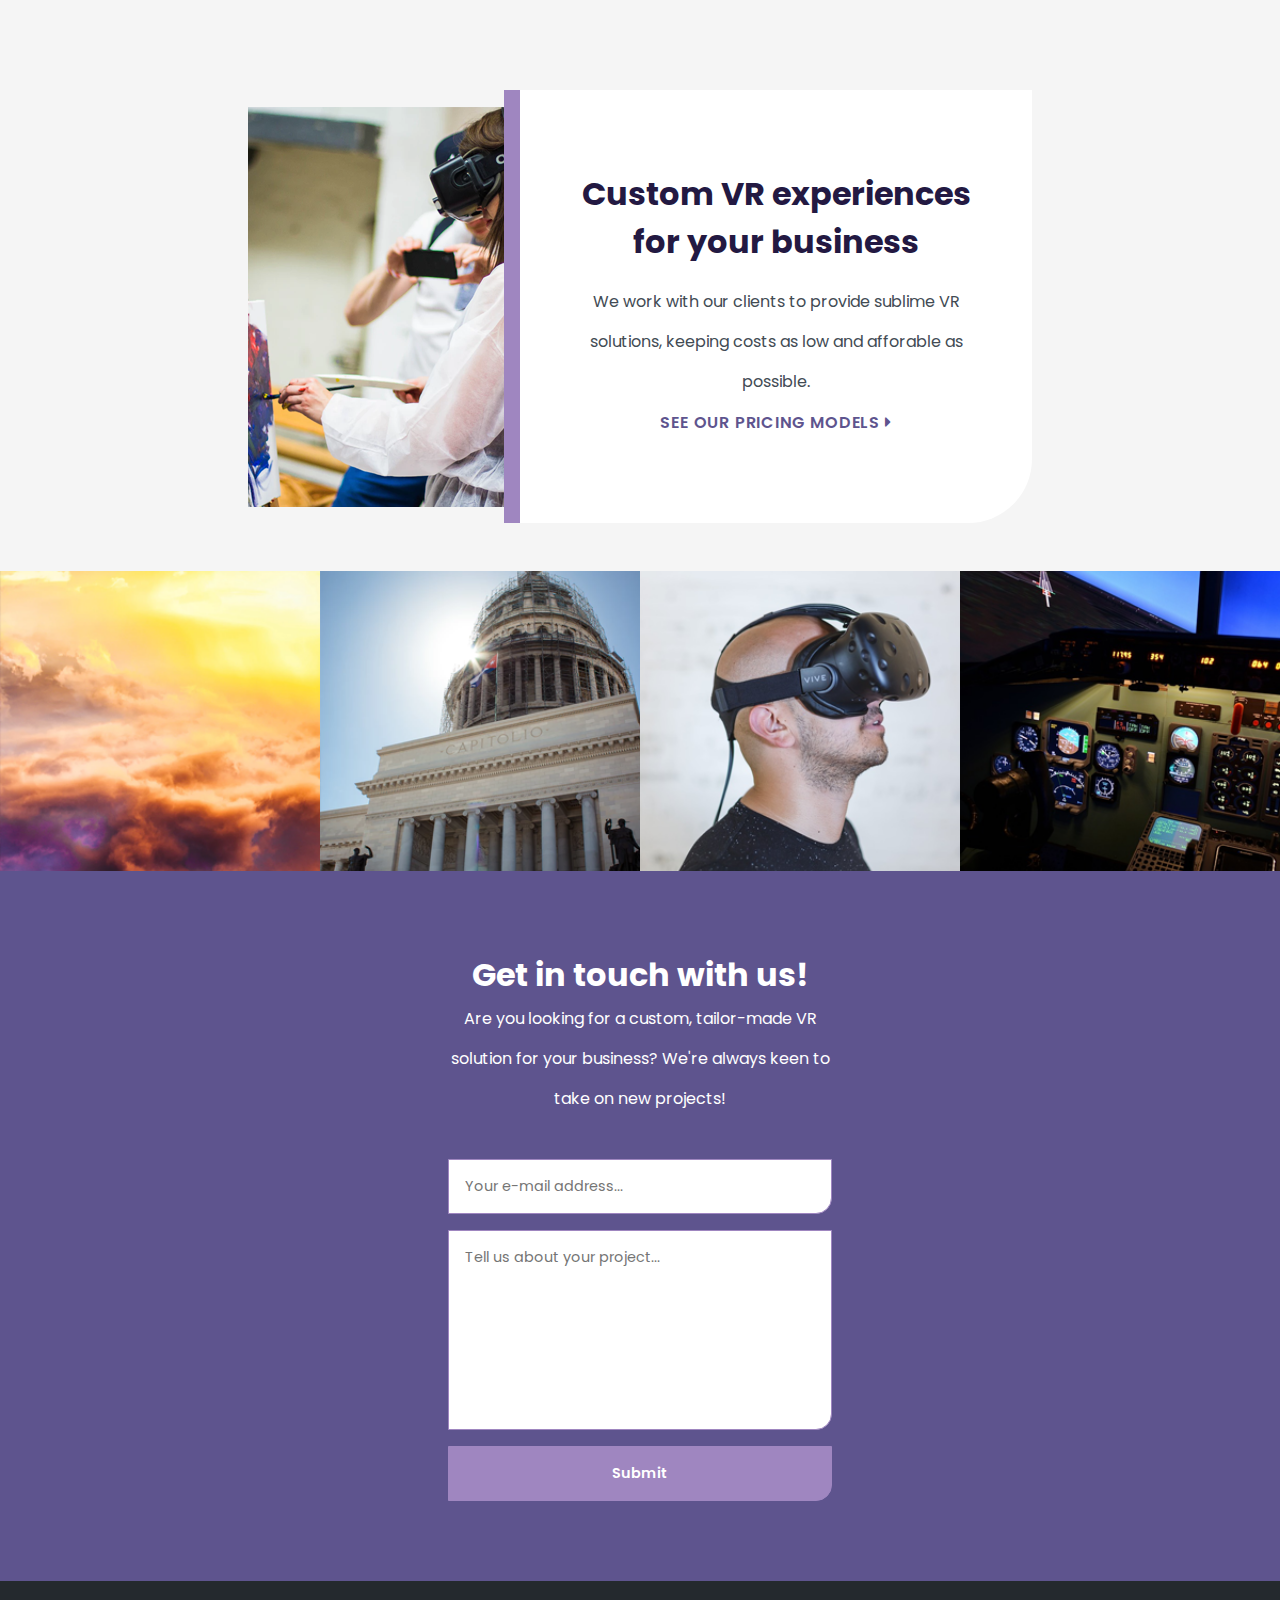
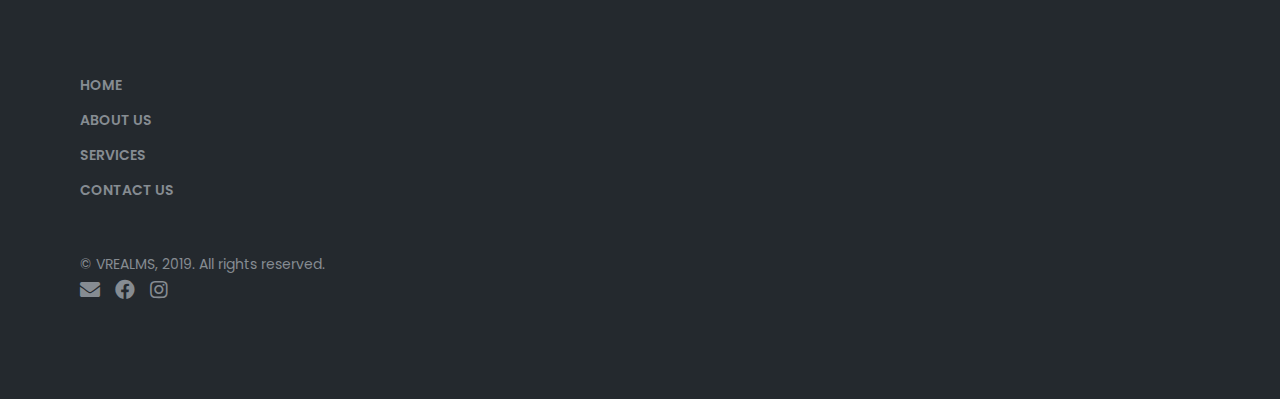
==== commit 909f853c: "Accessibility changes" ====
--- a/index.html
+++ b/index.html
@@ -11,14 +11,14 @@
     <meta name="viewport" content="width=device-width, initial-scale=1">
     
     <!-- Font -->
-    <link rel="stylesheet" href="https://fonts.googleapis.com/css?family=Poppins:300,400,500,600,700|Open+Sans:300,400,500,600,700|Raleway:300,400,500,600,700">
+    <link rel="stylesheet" href="https://fonts.googleapis.com/css?family=Poppins:300,400,500,600,700%7COpen+Sans:300,400,500,600,700%7CRaleway:300,400,500,600,700">
     <link rel="stylesheet" href="https://use.fontawesome.com/releases/v5.7.1/css/all.css">
     
     <!-- CSS -->
     <link rel="stylesheet" href="css/style.css">
 </head>
 <body>
-    <div id="flex container">
+    <div id="container">
         <header class="flex">
             <div id="hero-text">
                 <h1>VREALMS</h1>
@@ -81,8 +81,8 @@
                 <h1>Get in touch with us!</h1>
                 <p>Are you looking for a custom, tailor-made VR solution for your business? We're always keen to take on new projects!</p>
                 <form>
-                    <input type="text" name="" placeholder="Your e-mail address..." onfocus="this.placeholder =''" onblur="this.placeholder = 'Your e-mail address...'">
-                    <textarea placeholder="Tell us about your project..." onfocus="this.placeholder =''" onblur="this.placeholder = 'Tell us about your project...'"></textarea>
+                    <input aria-label="Your E-mail Address" type="text" name="email" placeholder="Your e-mail address..." onfocus="this.placeholder =''" onblur="this.placeholder = 'Your e-mail address...'">
+                    <textarea aria-label="Your Project Details" placeholder="Tell us about your project..." onfocus="this.placeholder =''" onblur="this.placeholder = 'Tell us about your project...'"></textarea>
                     <input type="submit" value="Submit">
                 </form>
             </div>
@@ -96,9 +96,9 @@
             <p>
                 © VREALMS, 2019. All rights reserved.
                 <br>
-                <a href="mailto:"><i class="fas fa-envelope"></i></a>
-                <a href="https://www.facebook.com"><i class="fab fa-facebook"></i></a>
-                <a href="https://www.instagram.com"><i class="fab fa-instagram"></i></a>
+                <a href="mailto:"><i aria-label="Send an e-mail" class="fas fa-envelope"></i></a>
+                <a href="https://www.facebook.com"><i aria-label="Go to our Facebook page" class="fab fa-facebook"></i></a>
+                <a href="https://www.instagram.com"><i aria-label="Go to our Instagram page" class="fab fa-instagram"></i></a>
                 <br>
             </p>
         </footer>
--- a/css/style.css
+++ b/css/style.css
@@ -29,9 +29,10 @@
     height: 650px;
     background-image: url(../images/hero.png);
     background-repeat: no-repeat;
-    background-position: center top;
+    background-position: center;
     background-attachment: fixed;
     background-color: #5E548E;
+    background-size: 35%;
     color: #FFF; }
 
 .blank {
@@ -409,4 +410,4 @@
     footer a {
         margin-bottom: 1em; }
     footer p {
-        margin-bottom: 0; }+        margin-bottom: 0; }}